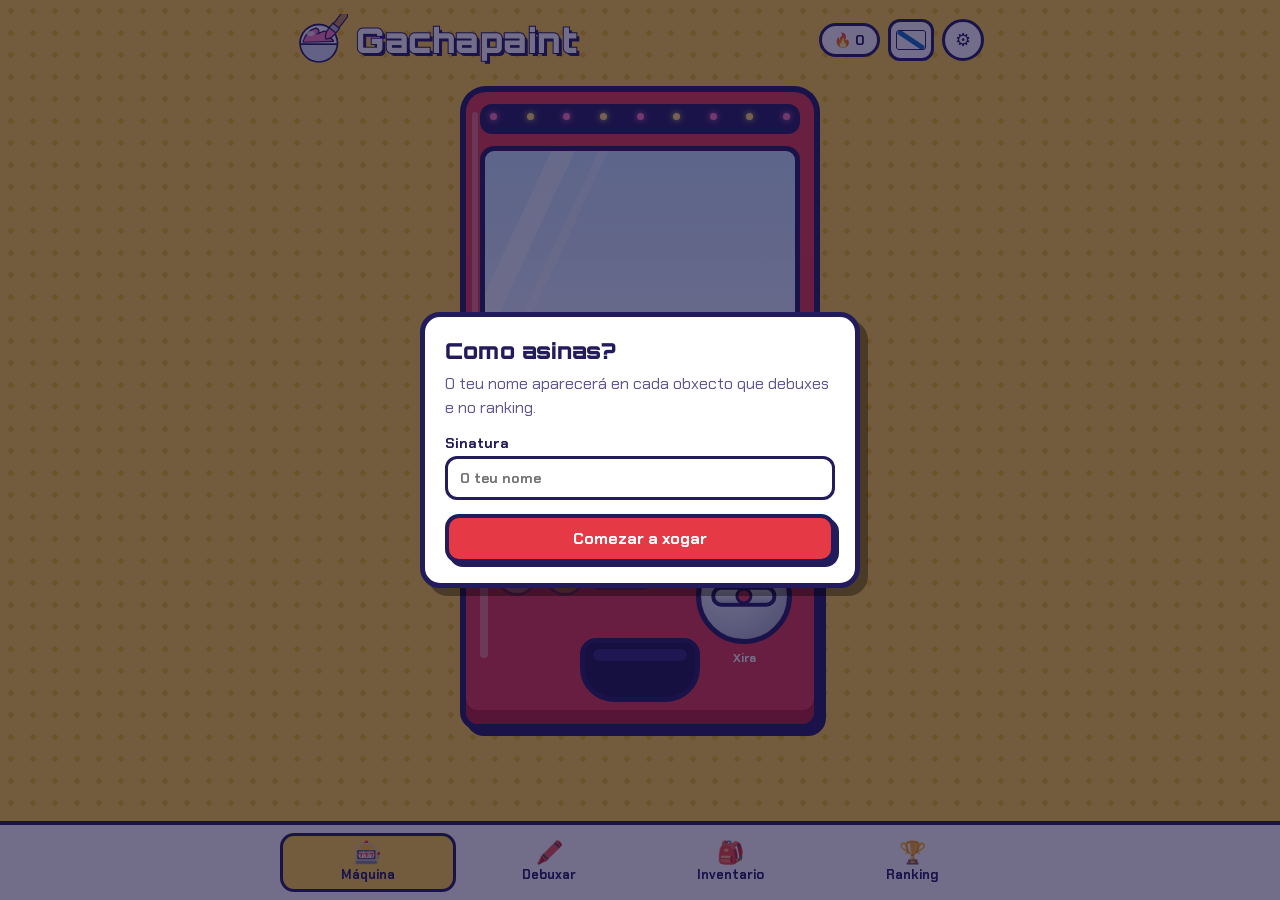
==== index.html @ e1f4a9a1 "Add files via upload" ====
<!DOCTYPE html>
<html lang="gl">
<head>
<meta charset="utf-8">
<meta name="viewport" content="width=device-width, initial-scale=1, viewport-fit=cover">
<title>Gachapaint</title>
<link rel="icon" href="data:image/svg+xml,%3Csvg xmlns='http://www.w3.org/2000/svg' viewBox='0 0 64 64'%3E%3Ccircle cx='32' cy='32' r='28' fill='%23DCE3F2' stroke='%23231C5C' stroke-width='5'/%3E%3Cpath d='M4 32a28 28 0 0 1 56 0z' fill='%23FF7AB6' stroke='%23231C5C' stroke-width='5'/%3E%3C/svg%3E">
<link rel="preconnect" href="https://fonts.googleapis.com">
<link rel="preconnect" href="https://fonts.gstatic.com" crossorigin>
<link href="https://fonts.googleapis.com/css2?family=Orbitron:wght@700;900&family=Chakra+Petch:wght@400;600;700&display=swap" rel="stylesheet">
<link rel="stylesheet" href="css/gachapaint.css">
</head>
<body>
<header>
  <h1 class="logo"><svg width="52" height="52" viewBox="0 0 64 64" aria-hidden="true">
    <circle cx="28" cy="36" r="22" fill="#DCE3F2" stroke="#231C5C" stroke-width="4"/>
    <path d="M6 36a22 22 0 0 1 44 0z" fill="#fff" stroke="#231C5C" stroke-width="4" stroke-linejoin="round"/>
    <path d="M9.5 34c2-8 8-14 15-16 5 2 3 6-1 7 6 1 9-4 13-3 4 2 3 7 9 11z" fill="#FF7AB6" stroke="#231C5C" stroke-width="3" stroke-linejoin="round"/>
    <ellipse cx="18" cy="24" rx="5" ry="3" fill="#fff" opacity=".7"/>
    <g transform="rotate(38 46 18)"><rect x="43" y="-6" width="7" height="22" rx="3" fill="#C98A4B" stroke="#231C5C" stroke-width="3"/>
    <rect x="42" y="14" width="9" height="7" fill="#BDBDC7" stroke="#231C5C" stroke-width="3"/>
    <path d="M42 21h9c0 6-2 10-4.5 12C44 31 42 27 42 21z" fill="#FF7AB6" stroke="#231C5C" stroke-width="3" stroke-linejoin="round"/></g>
  </svg><span>Gachapaint</span></h1>
  <div class="hright">
    <span class="chip" id="streakChip">🔥 0</span>
    <button class="flagbtn" id="langBtn"></button>
    <button class="iconbtn" id="setBtn">⚙️</button>
  </div>
</header>

<main>
  <section class="view on" id="v-machine">
    <div class="machine">
      <div class="cabinet">
        <div class="marquee"><div class="bulbs"><i></i><i></i><i></i><i></i><i></i><i></i><i></i><i></i><i></i></div><span id="marqText"></span></div>
        <div class="window" id="win"><canvas id="balls"></canvas><div class="empty" id="winEmpty" data-i18n="emptyMachine"></div></div>
      </div>
      <div class="mbody">
        <div class="budget"><small data-i18n="todayBudget"></small>
          <div class="coins"><span class="coin" data-b="100">¥100</span><span class="coin c500" data-b="500">¥500</span><span class="coin c1000" data-b="1000">¥1000</span></div>
        </div>
        <div class="lamps" id="lamps"></div>
        <button class="crank" id="crank"></button>
        <div class="crank-label" data-i18n="turn"></div>
        <div class="chute"><button class="mini" id="mini"></button></div>
      </div>
    </div>
    <div class="status" id="status"></div>
    <div class="poolcount" id="poolcount"></div>
    <div class="legend" id="legend"></div>
  </section>
  <section class="view" id="v-draw"></section>
  <section class="view" id="v-inv"></section>
  <section class="view" id="v-rank"></section>
</main>

<nav><div class="in">
  <button data-v="machine" class="on"><span class="ic">🎰</span><span data-i18n="navMachine"></span></button>
  <button data-v="draw"><span class="ic">🖍️</span><span data-i18n="navDraw"></span></button>
  <button data-v="inv"><span class="ic">🎒</span><span data-i18n="navInv"></span></button>
  <button data-v="rank"><span class="ic">🏆</span><span data-i18n="navRank"></span></button>
</div></nav>

<div class="overlay" id="reveal">
  <div class="stage" id="stage">
    <div class="rays"></div>
    <button class="bigcap" id="bigcap"><div class="half top" id="capTop"></div><div class="half bot"></div></button>
    <p class="hint" data-i18n="tapToOpen"></p>
    <img class="prize" id="tImg" alt="">
    <div class="tag" id="tag">
      <span class="band" id="tBand"></span>
      <div class="verdict" id="tVerdict"></div>
      <div class="tname" id="tName"></div>
      <div class="tprice" id="tPrice"></div>
      <div class="tauthor" id="tAuthor"></div>
      <button class="btn primary" id="keepBtn" data-i18n="keep"></button>
    </div>
  </div>
</div>

<div class="modal" id="modal"><div class="sheet" id="sheet"></div></div>
<div class="toast" id="toast"></div>

<script src="js/config.js"></script>
<script src="js/i18n.js"></script>
<script src="js/api.js"></script>
<script src="js/app.js"></script>
</body>
</html>
---- css/gachapaint.css ----
:root{
  --bg:#FFD23F; --dot:#F2BC12; --panel:#FFFFFF; --text:#231C5C; --muted:#5B5590;
  --ink:#231C5C; --red:#E63946; --redd:#B8222F; --pink:#FF7AB6; --blue:#4DA8FF;
  --green:#3DD68C; --orange:#FF9F1C; --violet:#8E5CF7; --line:#231C5C;
  --display:"Orbitron","Arial Black",Impact,sans-serif;
  --body:"Chakra Petch","Trebuchet MS",system-ui,sans-serif;
  box-sizing:border-box;
  padding-top:env(safe-area-inset-top,0px);
  padding-bottom:env(safe-area-inset-bottom,0px);
}
@media (prefers-color-scheme:dark){
  :root:not([data-theme="light"]){--bg:#1D1849;--dot:#272061;--panel:#2D2772;--text:#FFF3D1;--muted:#C8C1F2;--line:#0E0A2E}
}
:root[data-theme="dark"]{--bg:#1D1849;--dot:#272061;--panel:#2D2772;--text:#FFF3D1;--muted:#C8C1F2;--line:#0E0A2E}
*,*::before,*::after{box-sizing:inherit}
html{height:100%;scroll-padding-top:env(safe-area-inset-top,0px)}
body{margin:0;min-height:100%;font-family:var(--body);color:var(--text);
  background:var(--bg);background-image:radial-gradient(var(--dot) 2.5px,transparent 3px);background-size:22px 22px;
  -webkit-tap-highlight-color:transparent}
button,input{font:inherit;color:inherit}
button{cursor:pointer}
:focus-visible{outline:3px solid var(--blue);outline-offset:3px}

header{display:flex;align-items:center;justify-content:space-between;gap:10px;padding:14px 16px 6px;max-width:720px;margin:0 auto}
.logo{display:flex;align-items:center;gap:8px;font-family:var(--display);font-size:clamp(22px,6.4vw,34px);margin:0;letter-spacing:.5px;line-height:1;
  color:#fff;-webkit-text-stroke:2px var(--ink);paint-order:stroke fill;text-shadow:3px 3px 0 var(--ink)}
.hright{display:flex;gap:8px;align-items:center}
.chip{background:var(--panel);border:3px solid var(--line);border-radius:999px;padding:5px 12px;font-weight:800;font-size:14px;white-space:nowrap}
.iconbtn{width:42px;height:42px;border-radius:50%;border:3px solid var(--line);background:var(--panel);font-size:18px;display:grid;place-items:center}

main{max-width:720px;margin:0 auto;padding:6px 16px 120px}
.view{display:none}.view.on{display:block}
h2{font-family:var(--display);font-weight:400;font-size:24px;margin:10px 0 6px}
.sub{color:var(--muted);margin:0 0 14px;line-height:1.5}

/* ---------- MÁQUINA ---------- */
.machine{position:relative;width:min(360px,92vw);margin:8px auto 0}
.cabinet{position:relative;background:var(--red);border:6px solid var(--ink);border-bottom:0;border-radius:26px 26px 0 0;padding:12px 14px 14px}
.cabinet::before{content:"";position:absolute;left:6px;top:20px;bottom:20px;width:6px;border-radius:6px;background:rgba(255,255,255,.3)}
.marquee{position:relative;background:var(--ink);border-radius:12px;padding:9px 10px 8px;text-align:center;color:#FFE36A;font-family:var(--display);font-weight:900;font-size:14px;letter-spacing:1px;
  text-shadow:0 0 8px rgba(255,227,106,.7)}
.marquee .bulbs{display:flex;justify-content:space-between;margin-bottom:6px}
.marquee .bulbs i{width:7px;height:7px;border-radius:50%;background:#FFE36A;box-shadow:0 0 6px #FFE36A}
.marquee .bulbs i:nth-child(odd){background:#FF7AB6;box-shadow:0 0 6px #FF7AB6}
.window{position:relative;height:clamp(260px,46vh,360px);margin-top:12px;border:5px solid var(--ink);border-radius:14px;overflow:hidden;
  background:linear-gradient(#CBE9FF,#EEF8FF 70%,#D6ECFB)}
.window canvas{position:absolute;inset:0;width:100%;height:100%;display:block}
.window::after{content:"";position:absolute;inset:0;pointer-events:none;
  background:linear-gradient(115deg,transparent 0 14%,rgba(255,255,255,.55) 14% 19%,transparent 19% 24%,rgba(255,255,255,.35) 24% 26%,transparent 26%)}
.window .empty{position:absolute;inset:0;display:none;place-items:center;font-weight:700;color:#231C5C}
.window .empty.on{display:grid}
.machine .mbody{border-radius:0 0 18px 18px;margin-top:0}
.mbody{position:relative;z-index:1;height:210px;background:var(--red);border:6px solid var(--ink);border-radius:26px 26px 18px 18px;
  box-shadow:inset 0 -14px 0 var(--redd),6px 6px 0 var(--ink)}
.mbody::before{content:"";position:absolute;left:14px;top:12px;width:8px;height:120px;border-radius:8px;background:rgba(255,255,255,.35)}
.budget{position:absolute;left:30px;top:10px}
.budget small{display:block;color:#fff;font-weight:700;font-size:11px;margin-bottom:4px}
.coins{display:flex;align-items:center;gap:6px}
.coin{width:42px;height:42px;border-radius:50%;border:3px solid var(--ink);display:grid;place-items:center;font-family:var(--display);font-weight:900;font-size:9px;color:var(--ink);
  background:radial-gradient(circle at 35% 30%,#fff,#C9CEDB 70%);opacity:.4;transition:transform .3s,opacity .3s,box-shadow .3s}
.coin.c500{background:radial-gradient(circle at 35% 30%,#FFF6C8,#E2B33C 70%)}
.coin.c1000{width:58px;height:30px;border-radius:6px;background:linear-gradient(90deg,#CFE8D8,#9FCBB2 50%,#CFE8D8)}
.coin.on{opacity:1;transform:scale(1.12);box-shadow:0 0 14px #FFE36A}
.lamps{position:absolute;left:32px;top:92px;display:flex;gap:7px}
.lamp{width:18px;height:18px;border-radius:50%;border:3px solid var(--ink);background:#7B1520}
.lamp.on{background:#FFE36A;box-shadow:0 0 10px #FFE36A}
.crank{position:absolute;right:22px;top:22px;width:96px;height:96px;border-radius:50%;border:5px solid var(--ink);
  background:radial-gradient(circle at 35% 30%,#fff,#C9CEDB 60%,#9AA0B4);padding:0;transition:transform 1.15s cubic-bezier(.45,.05,.3,1)}
.crank::before{content:"";position:absolute;left:50%;top:50%;width:76%;height:24%;transform:translate(-50%,-50%);
  background:linear-gradient(#fff,#B9BFCF);border:4px solid var(--ink);border-radius:10px}
.crank::after{content:"";position:absolute;left:50%;top:50%;width:20%;height:20%;transform:translate(-50%,-50%);border-radius:50%;background:var(--red);border:3px solid var(--ink)}
.crank:disabled{cursor:not-allowed}
.crank.ready{animation:nudge 2.4s ease-in-out infinite}
@keyframes nudge{0%,80%,100%{rotate:0deg}86%{rotate:-14deg}93%{rotate:10deg}}
.crank-label{position:absolute;right:20px;top:124px;width:100px;text-align:center;font-weight:800;font-size:12px;color:#fff}
.chute{position:absolute;left:50%;bottom:22px;transform:translateX(-50%);width:120px;height:64px;border-radius:16px 16px 34px 34px;
  background:#1A1446;border:5px solid var(--ink);overflow:visible}
.chute::before{content:"";position:absolute;left:8px;right:8px;top:6px;height:12px;border-radius:6px;background:#2E2770}
.mini{position:absolute;left:50%;bottom:4px;width:52px;height:52px;margin-left:-26px;border-radius:50%;border:4px solid var(--ink);padding:0;
  background:linear-gradient(to bottom,var(--c) 0 50%,#DCE3F2 50%);display:none}
.mini.show{display:block;animation:drop .9s cubic-bezier(.3,.6,.4,1) both}
.mini.wait{animation:drop .9s cubic-bezier(.3,.6,.4,1) both,wiggle 1.2s .9s ease-in-out infinite}
@keyframes drop{0%{transform:translateY(-70px) rotate(0) scale(.6);opacity:0}40%{opacity:1;transform:translateY(0) rotate(160deg) scale(1)}
  60%{transform:translateY(-16px) rotate(220deg)}80%{transform:translateY(0) rotate(250deg)}90%{transform:translateY(-4px)}100%{transform:translateY(0) rotate(260deg)}}
@keyframes wiggle{0%,100%{rotate:0deg}25%{rotate:-8deg}75%{rotate:8deg}}
.status{text-align:center;margin:22px auto 0;max-width:360px;line-height:1.5}
.status strong{display:block;font-size:18px}
.poolcount{text-align:center;color:var(--muted);font-size:14px;margin-top:6px}

.btn{display:inline-flex;align-items:center;justify-content:center;gap:6px;border:4px solid var(--line);border-radius:14px;background:var(--panel);
  padding:10px 16px;font-weight:800;box-shadow:4px 4px 0 var(--line);transition:transform .08s,box-shadow .08s}
.btn:active{transform:translate(3px,3px);box-shadow:1px 1px 0 var(--line)}
.btn.primary{background:var(--red);color:#fff}
.btn.go{background:var(--green);color:var(--ink)}
.btn:disabled{opacity:.5;cursor:not-allowed}
.btn.small{padding:6px 10px;font-size:13px;border-width:3px;box-shadow:3px 3px 0 var(--line);border-radius:10px}

/* ---------- REVELACIÓN ---------- */
.overlay{position:fixed;inset:0;z-index:50;display:none;align-items:center;justify-content:center;padding:20px;
  background:rgba(20,14,60,.72);backdrop-filter:blur(3px)}
.overlay.on{display:flex}
.stage{position:relative;width:min(360px,100%);min-height:480px;display:flex;flex-direction:column;align-items:center;justify-content:center}
.rays{position:absolute;left:50%;top:44%;width:620px;height:620px;margin:-310px 0 0 -310px;border-radius:50%;opacity:0;pointer-events:none;
  background:repeating-conic-gradient(rgba(255,227,106,.55) 0 10deg,transparent 10deg 22deg);
  -webkit-mask:radial-gradient(circle,#000 18%,transparent 62%);mask:radial-gradient(circle,#000 18%,transparent 62%)}
.stage.open .rays{opacity:1;animation:spin 12s linear infinite}
@keyframes spin{to{transform:rotate(360deg)}}
.bigcap{position:relative;width:180px;height:180px;border:0;background:none;padding:0;z-index:2}
.half{position:absolute;left:0;width:180px;height:90px;border:6px solid var(--ink)}
.half.top{top:0;border-radius:90px 90px 0 0;border-bottom-width:3px;background:var(--c);transform-origin:10% 100%}
.half.top::after{content:"";position:absolute;left:24px;top:18px;width:46px;height:24px;border-radius:50%;background:rgba(255,255,255,.7)}
.half.bot{bottom:0;border-radius:0 0 90px 90px;border-top-width:3px;background:#DCE3F2}
.stage.shaking .bigcap{animation:shake .55s linear}
@keyframes shake{0%,100%{transform:rotate(0)}15%{transform:rotate(-12deg)}30%{transform:rotate(10deg)}45%{transform:rotate(-8deg) scale(1.05)}60%{transform:rotate(7deg) scale(1.08)}80%{transform:rotate(-3deg) scale(1.1)}}
.stage.open .half.top{transition:transform .6s cubic-bezier(.2,1.4,.4,1),opacity .4s .5s;transform:translate(-70px,-150px) rotate(-60deg);opacity:0}
.stage.open .half.bot{transition:transform .6s cubic-bezier(.2,1.4,.4,1),opacity .4s .5s;transform:translate(60px,140px) rotate(35deg);opacity:0}
.stage.open .bigcap{position:absolute;top:30%;pointer-events:none}
.hint{position:relative;z-index:2;color:#fff;font-weight:800;margin-top:22px;text-align:center}
.stage.open .hint{display:none}

.tag{position:relative;z-index:3;display:none;width:min(300px,88vw);border-top:12px solid var(--tier) !important;background:#FFFDF6;color:var(--ink);border:5px solid var(--ink);border-radius:20px 20px 20px 20px;
  padding:26px 18px 18px;text-align:center;box-shadow:8px 8px 0 rgba(0,0,0,.35)}
.tag::before{content:"";position:absolute;left:50%;top:9px;width:16px;height:16px;margin-left:-8px;border-radius:50%;border:4px solid var(--ink);background:var(--bg)}
.stage.open .tag{display:block;animation:pop .7s .25s cubic-bezier(.2,1.5,.4,1) both}
@keyframes pop{from{transform:scale(.1) rotate(-20deg);opacity:0}to{transform:scale(1) rotate(-2deg);opacity:1}}
.prize{position:absolute;z-index:4;left:50%;top:30%;width:min(240px,64vw);aspect-ratio:1;margin-left:calc(min(240px,64vw)/-2);display:none;pointer-events:none;
  filter:drop-shadow(0 0 2px #fff) drop-shadow(0 0 2px #fff) drop-shadow(5px 6px 0 rgba(0,0,0,.35))}
.stage.open .prize{display:block;animation:emerge .9s .15s cubic-bezier(.2,1.4,.35,1) both}
@keyframes emerge{0%{transform:translateY(40px) scale(.15) rotate(-25deg);opacity:0}100%{transform:translateY(-110px) scale(1) rotate(-3deg);opacity:1}}
.stage.open .tag{margin-top:250px}
.band{display:inline-block;background:var(--tier);color:var(--tierText,#fff);border:3px solid var(--ink);border-radius:999px;padding:3px 12px;font-weight:800;font-size:14px}
.legend{display:flex;flex-wrap:wrap;justify-content:center;gap:6px 12px;margin:14px auto 0;max-width:380px;font-size:12px;font-weight:800;color:var(--muted)}
.legend span{display:inline-flex;align-items:center;gap:5px}
.legend i{width:13px;height:13px;border-radius:50%;border:2px solid var(--line);background:var(--c)}
.verdict{font-family:var(--display);font-size:22px;margin:12px 0 2px;line-height:1.15}
.tname{font-weight:800;font-size:18px;margin:4px 0}
.tprice{font-family:var(--display);font-size:42px;line-height:1;margin:6px 0}
.tauthor{color:#5B5590;font-size:14px;margin-bottom:14px}

/* ---------- DIBUJAR ---------- */
.banner{background:var(--violet);color:#fff;border:4px solid var(--line);border-radius:14px;padding:10px 14px;font-weight:800;margin-bottom:12px}
.slots{display:flex;gap:10px;margin-bottom:12px}
.slot{flex:1;border:4px solid var(--line);border-radius:14px;background:var(--panel);padding:6px;text-align:center;font-weight:800;font-size:13px}
.slot img{width:100%;aspect-ratio:1;border-radius:8px;display:block;background:#fff;border:2px solid var(--line);margin-bottom:4px}
.slot.on{background:var(--pink);color:var(--ink);transform:translateY(-3px);box-shadow:0 5px 0 var(--line)}
.slot .ok{color:#178A57}
.slot.on .ok{color:var(--ink)}
.padwrap{border:5px solid var(--line);border-radius:16px;overflow:hidden;max-width:440px;margin:0 auto;background:#fff conic-gradient(#ECEAF4 25%,#fff 0 50%,#ECEAF4 0 75%,#fff 0) 0 0/24px 24px}
#pad{display:block;width:100%;aspect-ratio:1;touch-action:none;cursor:crosshair}
.tools{display:flex;flex-wrap:wrap;gap:8px;justify-content:center;margin:12px auto;max-width:440px}
.tool{min-width:44px;height:44px;border:3px solid var(--line);border-radius:12px;background:var(--panel);font-weight:800;padding:0 10px;display:grid;place-items:center}
.tool.on{background:var(--ink);color:#fff}
.dotsz{border-radius:50%;background:currentColor;display:block}
.palette{display:grid;grid-template-columns:repeat(8,1fr);gap:5px;max-width:440px;margin:0 auto 14px}
.sw{aspect-ratio:1;border-radius:50%;border:3px solid var(--line);padding:0}
.sw.on{outline:3px solid var(--line);outline-offset:3px}
.fields{max-width:440px;margin:0 auto;display:grid;grid-template-columns:1fr 120px;gap:10px}
label.f{display:block;font-weight:800;font-size:14px}
label.f input{display:block;width:100%;margin-top:4px;border:3px solid var(--line);border-radius:12px;padding:10px 12px;background:var(--panel)}
.meter{max-width:440px;margin:16px auto 0;background:var(--panel);border:4px solid var(--line);border-radius:16px;padding:12px 14px}
.bar{display:flex;height:22px;border:3px solid var(--line);border-radius:999px;overflow:hidden;background:repeating-linear-gradient(45deg,#eee 0 6px,#fff 6px 12px);margin:8px 0}
.bar span{display:block;height:100%;transition:width .25s}
.mtext{font-weight:800}
.mtext.bad{color:var(--red)}
.mtext.good{color:#178A57}
.submit{display:flex;justify-content:center;margin-top:14px}
.done-grid{display:grid;grid-template-columns:repeat(3,1fr);gap:10px}

/* ---------- INVENTARIO ---------- */
.invhead{display:flex;justify-content:space-between;align-items:flex-end;gap:10px;flex-wrap:wrap;margin-bottom:12px}
.total{font-family:var(--display);font-size:30px;line-height:1}
.cap{height:14px;border:3px solid var(--line);border-radius:999px;background:var(--panel);overflow:hidden;margin:6px 0 16px}
.cap span{display:block;height:100%;background:var(--green)}
.grid{display:grid;grid-template-columns:repeat(auto-fill,minmax(150px,1fr));gap:14px}
.card{background:#FFFDF6;color:var(--ink);border:4px solid var(--line);border-radius:16px;padding:8px;position:relative}
.card img{width:100%;aspect-ratio:1;border-radius:10px;border:3px solid var(--ink);display:block;background:#fff}
.card .n{font-weight:800;margin:6px 0 0;line-height:1.25}
.card .p{font-family:var(--display);font-size:22px}
.card .a{font-size:12px;color:#5B5590;margin-bottom:6px}
.card.mine{background:#E7F8FF}
.emptybox{text-align:center;background:var(--panel);border:4px dashed var(--line);border-radius:18px;padding:30px 16px}

/* ---------- RANKING ---------- */
.seg{display:flex;border:4px solid var(--line);border-radius:14px;overflow:hidden;margin-bottom:14px;background:var(--panel)}
.seg button{flex:1;border:0;background:none;padding:10px;font-weight:800}
.seg button.on{background:var(--ink);color:#fff}
.rank{list-style:none;margin:0;padding:0;display:grid;gap:8px}
.rank li{display:grid;grid-template-columns:44px 1fr auto;align-items:center;gap:10px;background:var(--panel);border:3px solid var(--line);border-radius:14px;padding:8px 12px}
.rank .pos{font-family:var(--display);font-size:20px;text-align:center}
.rank .who{font-weight:800}
.rank .cnt{font-size:13px;color:var(--muted)}
.rank .val{font-family:var(--display);font-size:20px}
.rank li.me{background:var(--pink);color:var(--ink)}
.rank li.me .cnt{color:var(--ink)}
.rank li:nth-child(1) .pos{color:#C98A00}

/* ---------- NAV / MODALES ---------- */
nav{position:fixed;left:0;right:0;bottom:0;z-index:20;background:var(--panel);border-top:4px solid var(--line);
  padding:8px 8px calc(8px + env(safe-area-inset-bottom,0px))}
nav .in{max-width:720px;margin:0 auto;display:grid;grid-template-columns:repeat(4,1fr);gap:6px}
nav button{border:3px solid transparent;background:none;border-radius:14px;padding:6px 2px;font-weight:800;font-size:13px;display:flex;flex-direction:column;align-items:center;gap:2px}
nav button .ic{font-size:22px;line-height:1}
nav button.on{background:var(--bg);border-color:var(--line)}
.modal{position:fixed;inset:0;z-index:60;display:none;align-items:center;justify-content:center;padding:20px;background:rgba(20,14,60,.6)}
.modal.on{display:flex}
.sheet{width:min(440px,100%);max-height:86vh;overflow:auto;background:var(--panel);border:5px solid var(--line);border-radius:20px;padding:20px;box-shadow:8px 8px 0 rgba(0,0,0,.35)}
.sheet h3{font-family:var(--display);font-weight:400;font-size:22px;margin:0 0 8px}
.rowlist{display:grid;gap:8px;margin-top:12px}
.rowitem{display:grid;grid-template-columns:56px 1fr auto;gap:10px;align-items:center;border:3px solid var(--line);border-radius:12px;padding:6px;background:var(--bg)}
.rowitem img{width:56px;height:56px;border-radius:8px;border:2px solid var(--line);background:#fff}
.rowitem.new{background:var(--green);color:var(--ink)}
.stack{display:grid;gap:10px;margin-top:14px}
.toast{position:fixed;left:50%;bottom:calc(96px + env(safe-area-inset-bottom,0px));transform:translateX(-50%) translateY(20px);z-index:80;opacity:0;
  background:var(--ink);color:#fff;border:3px solid #fff;border-radius:14px;padding:10px 16px;font-weight:800;transition:.25s;pointer-events:none;max-width:90vw;text-align:center}
.toast.on{opacity:1;transform:translateX(-50%) translateY(0)}

.logo,h2,.verdict,.tprice,.total,.card .p,.rank .pos,.rank .val,.sheet h3{font-weight:900}
h2{letter-spacing:.3px}
@media (prefers-reduced-motion:reduce){
  *,*::before,*::after{animation-duration:.01ms!important;animation-iteration-count:1!important;transition-duration:.01ms!important}
}

/* selector de idioma */
.flagbtn{width:46px;height:42px;border-radius:12px;border:3px solid var(--line);background:var(--panel);padding:5px;display:grid;place-items:center}
.flag{display:block;width:30px;height:20px;border:1.5px solid var(--ink);border-radius:3px;overflow:hidden}
.langs{display:grid;grid-template-columns:1fr 1fr;gap:10px;margin-top:12px}
.langs button{display:flex;align-items:center;gap:10px;border:3px solid var(--line);border-radius:12px;background:var(--bg);padding:10px;font-weight:700}
.langs button.on{background:var(--ink);color:#fff}
.langs .flag{width:36px;height:24px}
.offline{display:inline-block;margin-top:8px;font-size:12px;color:var(--muted)}
@media (max-width:440px){
  header{padding:12px 10px 4px;gap:6px}
  .logo{font-size:19px;gap:5px}
  .logo svg{width:38px;height:38px}
  .hright{gap:5px}
  .chip{padding:4px 8px;font-size:13px}
  .iconbtn{width:38px;height:38px;font-size:16px}
  .flagbtn{width:40px;height:38px;padding:4px}
}
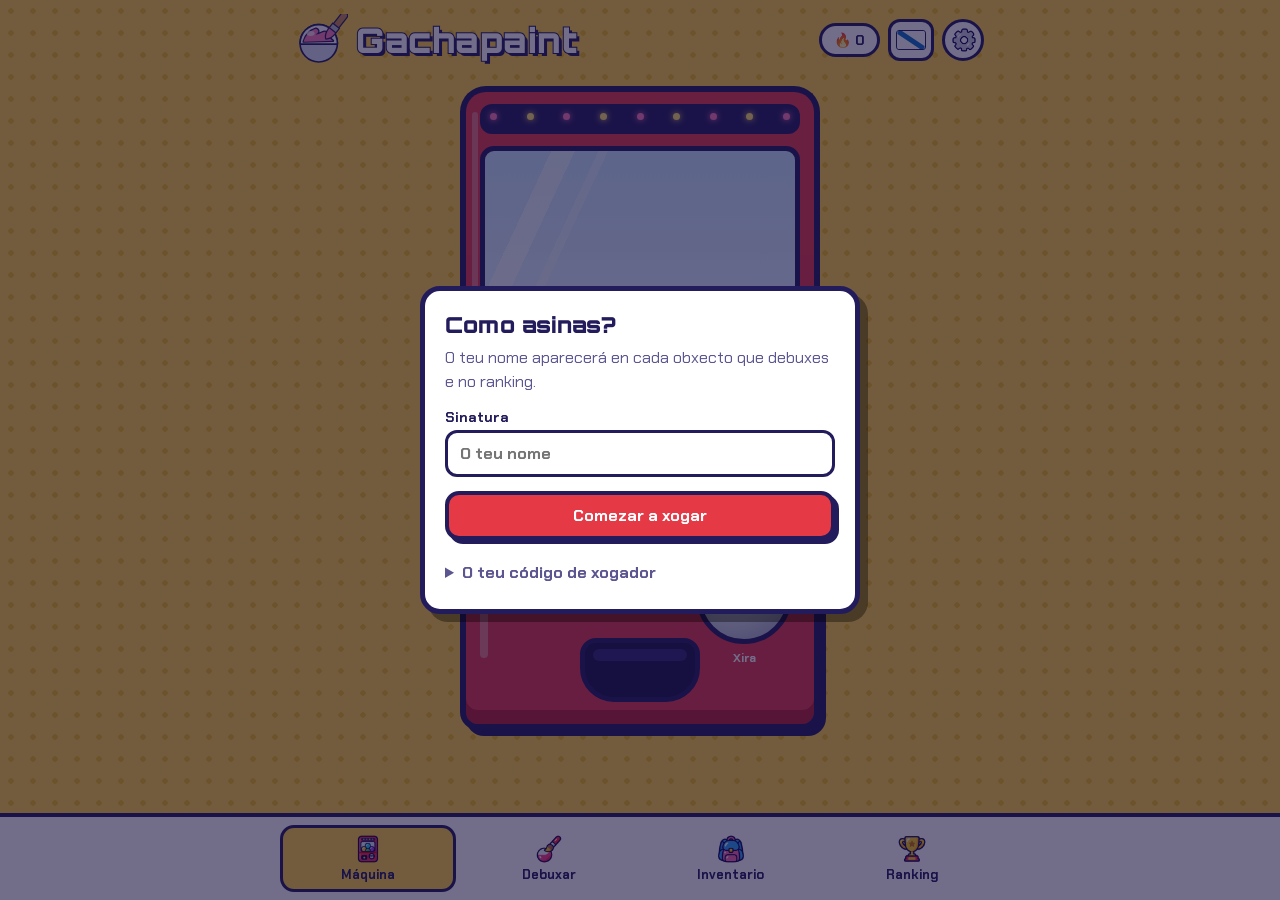
==== commit ed2a1645: "Add files via upload" ====
--- a/index.html
+++ b/index.html
@@ -2,7 +2,7 @@
 <html lang="gl">
 <head>
 <meta charset="utf-8">
-<meta name="viewport" content="width=device-width, initial-scale=1, viewport-fit=cover">
+<meta name="viewport" content="width=device-width, initial-scale=1, maximum-scale=1, viewport-fit=cover">
 <title>Gachapaint</title>
 <link rel="icon" href="data:image/svg+xml,%3Csvg xmlns='http://www.w3.org/2000/svg' viewBox='0 0 64 64'%3E%3Ccircle cx='32' cy='32' r='28' fill='%23DCE3F2' stroke='%23231C5C' stroke-width='5'/%3E%3Cpath d='M4 32a28 28 0 0 1 56 0z' fill='%23FF7AB6' stroke='%23231C5C' stroke-width='5'/%3E%3C/svg%3E">
 <link rel="preconnect" href="https://fonts.googleapis.com">
@@ -24,7 +24,7 @@
   <div class="hright">
     <span class="chip" id="streakChip">🔥 0</span>
     <button class="flagbtn" id="langBtn"></button>
-    <button class="iconbtn" id="setBtn">⚙️</button>
+    <button class="iconbtn" id="setBtn"><img src="icons/settings.png" alt="" width="26" height="26"></button>
   </div>
 </header>
 
@@ -55,10 +55,10 @@
 </main>
 
 <nav><div class="in">
-  <button data-v="machine" class="on"><span class="ic">🎰</span><span data-i18n="navMachine"></span></button>
-  <button data-v="draw"><span class="ic">🖍️</span><span data-i18n="navDraw"></span></button>
-  <button data-v="inv"><span class="ic">🎒</span><span data-i18n="navInv"></span></button>
-  <button data-v="rank"><span class="ic">🏆</span><span data-i18n="navRank"></span></button>
+  <button data-v="machine" class="on"><img class="ic" src="icons/machine.png" alt=""><span data-i18n="navMachine"></span></button>
+  <button data-v="draw"><img class="ic" src="icons/draw.png" alt=""><span data-i18n="navDraw"></span></button>
+  <button data-v="inv"><img class="ic" src="icons/inv.png" alt=""><span data-i18n="navInv"></span></button>
+  <button data-v="rank"><img class="ic" src="icons/rank.png" alt=""><span data-i18n="navRank"></span></button>
 </div></nav>
 
 <div class="overlay" id="reveal">
@@ -73,7 +73,9 @@
       <div class="tname" id="tName"></div>
       <div class="tprice" id="tPrice"></div>
       <div class="tauthor" id="tAuthor"></div>
+      <div class="reacts" id="reacts"></div>
       <button class="btn primary" id="keepBtn" data-i18n="keep"></button>
+      <div class="tagfoot"><button class="linkbtn" id="shareBtn"></button><button class="linkbtn" id="reportBtn"></button></div>
     </div>
   </div>
 </div>
--- a/css/gachapaint.css
+++ b/css/gachapaint.css
@@ -237,3 +237,92 @@
   .iconbtn{width:38px;height:38px;font-size:16px}
   .flagbtn{width:40px;height:38px;padding:4px}
 }
+
+/* ===== móbil: que todo caiba e non haxa zoom accidental ===== */
+html{-webkit-text-size-adjust:100%;text-size-adjust:100%}
+html,body{overflow-x:hidden;max-width:100%}
+body{touch-action:manipulation}
+input,select,textarea{font-size:16px !important} /* iOS fai zoom se a letra é menor de 16px */
+.window{height:clamp(200px,40vh,360px);height:clamp(200px,40dvh,360px)}
+
+/* pantalla de debuxo compacta: lenzo + ferramentas + cores nunha soa vista */
+.drawhead{display:flex;align-items:baseline;justify-content:space-between;gap:10px;margin:4px 0 8px}
+.drawhead h2{margin:0;font-size:19px}
+.drawhead .budgettag{font-family:var(--display);font-weight:900;font-size:16px;white-space:nowrap}
+.slots{gap:8px;margin-bottom:8px}
+.slot{display:flex;align-items:center;gap:6px;padding:4px 6px;font-size:12px;border-width:3px;border-radius:12px;text-align:left}
+.slot img,.slot .ph{width:36px;height:36px;flex:none;margin:0;border-radius:6px;border:2px solid var(--line);background:#fff}
+.slot.on{transform:none;box-shadow:0 3px 0 var(--line)}
+.padwrap{width:min(100%,440px,calc(100vh - 400px));width:min(100%,440px,calc(100dvh - 400px));min-width:220px;border-width:4px}
+.tools{margin:8px auto;gap:6px}
+.tool{min-width:40px;height:40px;font-size:13px;padding:0 8px;border-radius:10px}
+.palette{gap:3px;max-width:440px;margin:0 auto 12px;grid-template-columns:repeat(8,1fr)}
+.sw{aspect-ratio:auto;height:24px;border-radius:6px;border-width:2px}
+.sw.on{outline-offset:1px}
+.drawinfo{max-width:440px;margin:6px auto 0}
+.slot{min-width:0;overflow:hidden;white-space:nowrap}
+nav .in{grid-template-columns:repeat(4,minmax(0,1fr))}
+nav button{min-width:0;overflow:hidden}
+@media (max-width:360px){
+  .logo span{display:none}
+  .slot{font-size:11px;padding:4px}
+  .slot img,.slot .ph{width:30px;height:30px}
+  nav button{font-size:11px}
+  .drawhead h2{font-size:16px}
+}
+.tool .tl{margin-left:4px}
+@media (max-width:600px){
+  .tools{flex-wrap:nowrap;justify-content:space-between;max-width:100%}
+  .tool{min-width:0;flex:1;padding:0;height:38px;font-size:16px}
+  .tool .tl{display:none}
+  .padwrap{width:min(100%,440px,calc(100dvh - 380px))}
+}
+.slot .sn{display:none;font-family:var(--display);font-size:18px}
+@media (max-width:600px){
+  .slot{justify-content:center;gap:8px}
+  .slot .sn{display:inline}
+  .slot .sl{display:none}
+  .padwrap{width:min(100%,440px,calc(100dvh - 420px))}
+}
+/* ===== ferramentas e cores sen separacións ===== */
+#pad{transform-origin:0 0;will-change:transform}
+.padwrap{position:relative}
+.tools{display:grid;grid-template-columns:repeat(7,1fr);gap:2px;max-width:440px;margin:6px auto;border:3px solid var(--line);border-radius:12px;overflow:hidden;background:var(--line)}
+.tool{min-width:0;height:42px;border:0;border-radius:0;padding:0 4px;font-size:13px;display:flex;align-items:center;justify-content:center;gap:4px;background:var(--panel)}
+.tool .tl{margin:0;white-space:nowrap;overflow:hidden;text-overflow:ellipsis}
+.tool.on{background:var(--ink);color:#fff}
+.palette{gap:0;border:3px solid var(--line);border-radius:12px;overflow:hidden;margin:0 auto 12px}
+.sw{height:26px;border:0;border-radius:0;outline:none}
+.sw.on{outline:none;box-shadow:inset 0 0 0 3px #fff,inset 0 0 0 5px var(--ink)}
+@media (max-width:600px){
+  .tools{flex-wrap:initial}
+  .tool{height:40px;font-size:17px;padding:0}
+  .tool .tl{display:none}
+  .padwrap{width:min(100%,440px,calc(100dvh - 450px))}
+}
+.tool.on{background:var(--pink);color:var(--ink)}
+
+/* iconas */
+.tool img.ti{width:26px;height:26px;display:block;flex:none}
+nav img.ic{width:30px;height:30px;display:block}
+.iconbtn img{display:block}
+@media (max-width:600px){ .tool img.ti{width:28px;height:28px} }
+
+/* ===== versión 2 ===== */
+.reacts{display:flex;gap:8px;justify-content:center;margin:0 0 12px}
+.react{border:3px solid var(--ink);border-radius:999px;background:#fff;color:var(--ink);padding:6px 12px;font-weight:700;font-size:14px}
+.react.on{background:var(--pink)}
+.tagfoot{display:flex;justify-content:space-between;margin-top:12px}
+.linkbtn{background:none;border:0;color:#5B5590;font-weight:700;font-size:13px;text-decoration:underline;padding:6px 2px}
+.news{background:var(--bg);border:3px solid var(--line);border-radius:12px;padding:10px 12px;font-weight:600;line-height:1.35}
+button.card{font:inherit;text-align:left;width:100%;cursor:pointer;display:block}
+.sheetitem{text-align:center}
+.sheetitem img{width:min(220px,60vw);aspect-ratio:1;display:block;margin:0 auto 8px;filter:drop-shadow(3px 4px 0 rgba(0,0,0,.25))}
+.sheetitem .tprice{font-size:34px;color:var(--text)}
+.code{display:flex;gap:8px;align-items:center;margin:8px 0}
+.code code{flex:1;min-width:0;overflow-wrap:anywhere;font-size:12px;background:var(--bg);border:2px dashed var(--line);border-radius:8px;padding:8px}
+.toggles{display:flex;gap:8px;flex-wrap:wrap}
+.theme{margin:-2px 0 8px;font-weight:700;color:var(--muted);font-size:14px}
+.hasCode{margin-top:6px} .hasCode summary{cursor:pointer;font-weight:700;color:var(--muted);padding:6px 0}
+.hasCode .btn{margin-top:8px;width:100%}
+#giftList .btn{width:100%;justify-content:flex-start}
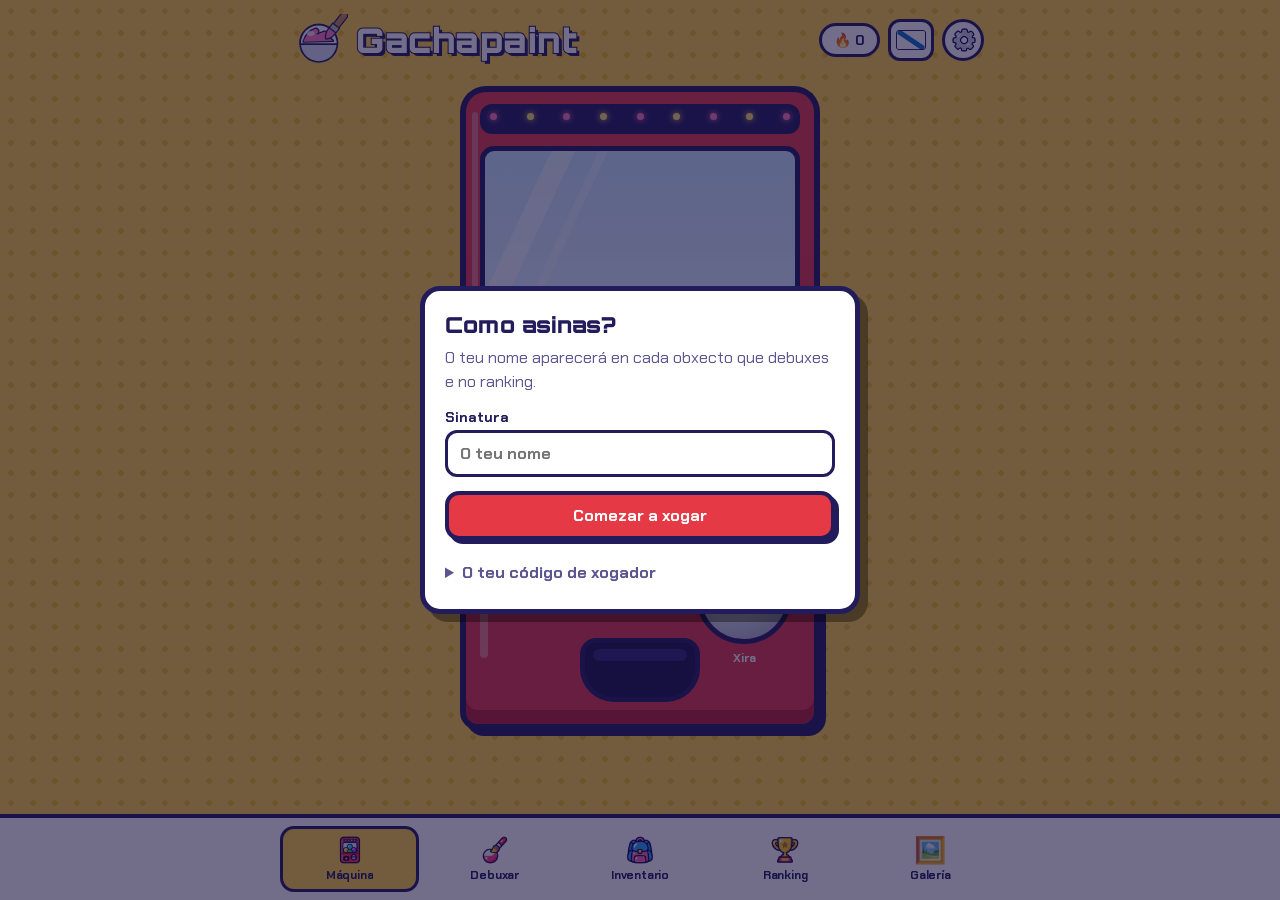
==== commit 97e17379: "galeria" ====
--- a/index.html
+++ b/index.html
@@ -52,6 +52,7 @@
   <section class="view" id="v-draw"></section>
   <section class="view" id="v-inv"></section>
   <section class="view" id="v-rank"></section>
+  <section class="view" id="v-gal"></section>
 </main>
 
 <nav><div class="in">
@@ -59,6 +60,7 @@
   <button data-v="draw"><img class="ic" src="icons/draw.png" alt=""><span data-i18n="navDraw"></span></button>
   <button data-v="inv"><img class="ic" src="icons/inv.png" alt=""><span data-i18n="navInv"></span></button>
   <button data-v="rank"><img class="ic" src="icons/rank.png" alt=""><span data-i18n="navRank"></span></button>
+  <button data-v="gal"><span class="ic">🖼️</span><span data-i18n="navGal"></span></button>
 </div></nav>
 
 <div class="overlay" id="reveal">
--- a/css/gachapaint.css
+++ b/css/gachapaint.css
@@ -326,3 +326,35 @@
 .hasCode{margin-top:6px} .hasCode summary{cursor:pointer;font-weight:700;color:var(--muted);padding:6px 0}
 .hasCode .btn{margin-top:8px;width:100%}
 #giftList .btn{width:100%;justify-content:flex-start}
+/* ===== ferramentas só con icona; info no manual ===== */
+.tool .tl{display:none !important}
+.tool{font-size:17px;padding:0}
+.drawhead{align-items:center}
+.drawhead h2{flex:1}
+.helpbtn{width:32px;height:32px;flex:none;border-radius:50%;border:3px solid var(--line);background:var(--panel);font-family:var(--display);font-weight:900;font-size:15px;display:grid;place-items:center;padding:0}
+.manual{display:grid;gap:8px;margin-top:8px}
+.mrow{display:grid;grid-template-columns:36px 1fr;gap:10px;align-items:center}
+.mrow img{width:36px;height:36px}
+.mrow p{margin:0;line-height:1.35;font-size:15px}
+.mdots{display:flex;align-items:center;justify-content:center;gap:3px}
+.mdots i{display:block;border-radius:50%;background:var(--text)}
+.mdots i:nth-child(1){width:5px;height:5px}.mdots i:nth-child(2){width:9px;height:9px}.mdots i:nth-child(3){width:14px;height:14px}
+
+/* ===== galería ===== */
+nav .in{grid-template-columns:repeat(5,minmax(0,1fr))}
+nav button{font-size:12px}
+nav span.ic{font-size:26px;line-height:30px;height:30px;display:block}
+.minechk{display:flex;align-items:center;gap:8px;font-weight:700;margin:0 0 14px}
+.minechk input{width:20px;height:20px}
+.gallery{display:grid;grid-template-columns:repeat(auto-fill,minmax(140px,1fr));gap:18px}
+.frame{display:block;width:100%;padding:10px;border:0;cursor:pointer;font:inherit;color:inherit;text-align:center;
+  background:linear-gradient(135deg,#C98A4B,#8B5A2B);border-radius:6px;box-shadow:inset 0 0 0 3px #4A2C12,0 6px 0 rgba(0,0,0,.25)}
+.frame .canvasbg{display:block;background:#FFFDF6;box-shadow:inset 0 0 0 2px #4A2C12;padding:8px}
+.frame img{display:block;width:100%;aspect-ratio:1}
+.frame .plaque{display:block;margin:8px auto 0;background:#E2B33C;color:#231C5C;border:2px solid #4A2C12;border-radius:4px;padding:4px 6px;font-size:12px;line-height:1.25}
+.frame .plaque b{display:block;font-size:13px;white-space:nowrap;overflow:hidden;text-overflow:ellipsis}
+.frame .plaque span{white-space:nowrap;overflow:hidden;text-overflow:ellipsis;display:block}
+.status-chip{display:inline-block;background:var(--bg);border:2px solid var(--line);border-radius:999px;padding:4px 10px;font-weight:700;font-size:13px;margin:4px 0 0}
+@media (max-width:360px){ nav button{font-size:10px} }
+nav button{font-size:clamp(9px,2.8vw,12px);padding:6px 0;letter-spacing:-.2px}
+nav button span:not(.ic){display:block;max-width:100%;overflow:hidden;text-overflow:clip;white-space:nowrap}
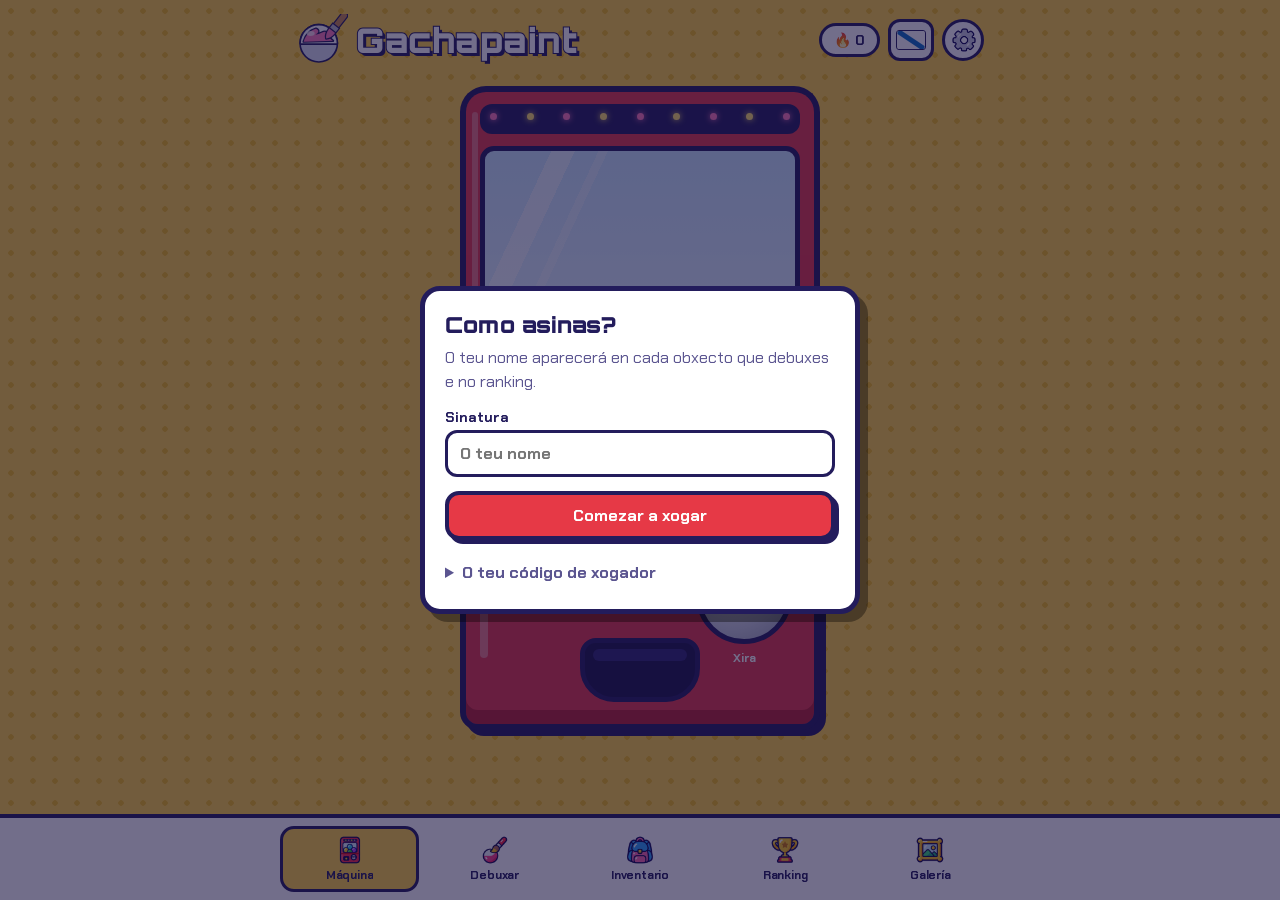
==== commit 17a0383f: "votos" ====
--- a/index.html
+++ b/index.html
@@ -37,7 +37,7 @@
       </div>
       <div class="mbody">
         <div class="budget"><small data-i18n="todayBudget"></small>
-          <div class="coins"><span class="coin" data-b="100">¥100</span><span class="coin c500" data-b="500">¥500</span><span class="coin c1000" data-b="1000">¥1000</span></div>
+          <div class="coins"><span class="coin note n1" data-b="1000">¥1000</span><span class="coin note n5" data-b="5000">¥5000</span><span class="coin note n10" data-b="10000">¥10000</span></div>
         </div>
         <div class="lamps" id="lamps"></div>
         <button class="crank" id="crank"></button>
@@ -60,7 +60,7 @@
   <button data-v="draw"><img class="ic" src="icons/draw.png" alt=""><span data-i18n="navDraw"></span></button>
   <button data-v="inv"><img class="ic" src="icons/inv.png" alt=""><span data-i18n="navInv"></span></button>
   <button data-v="rank"><img class="ic" src="icons/rank.png" alt=""><span data-i18n="navRank"></span></button>
-  <button data-v="gal"><span class="ic">🖼️</span><span data-i18n="navGal"></span></button>
+  <button data-v="gal"><img class="ic" src="icons/gallery.png" alt=""><span data-i18n="navGal"></span></button>
 </div></nav>
 
 <div class="overlay" id="reveal">
--- a/css/gachapaint.css
+++ b/css/gachapaint.css
@@ -358,3 +358,23 @@
 @media (max-width:360px){ nav button{font-size:10px} }
 nav button{font-size:clamp(9px,2.8vw,12px);padding:6px 0;letter-spacing:-.2px}
 nav button span:not(.ic){display:block;max-width:100%;overflow:hidden;text-overflow:clip;white-space:nowrap}
+
+/* ===== versión 3 ===== */
+.tools{grid-template-columns:repeat(8,1fr)}
+.coin.note{width:auto;height:26px;padding:0 6px;border-radius:5px;font-size:9px;background:linear-gradient(90deg,#E8E2CF,#F7F3E6 50%,#E8E2CF)}
+.coin.n5{background:linear-gradient(90deg,#E9D3E8,#F7EEF6 50%,#E9D3E8)}
+.coin.n10{background:linear-gradient(90deg,#D8E3C9,#EEF4E6 50%,#D8E3C9)}
+.coins{gap:5px;flex-wrap:wrap;max-width:200px}
+.pubchk{display:flex;align-items:center;gap:8px;font-weight:700;max-width:440px;margin:10px auto 0}
+.pubchk input{width:20px;height:20px;flex:none}
+.sheetpub{justify-content:center;margin:6px 0 4px}
+.votes{display:flex;gap:10px;justify-content:center;flex-wrap:wrap;margin:8px 0 4px}
+.vbtn{display:flex;align-items:center;gap:6px;border:3px solid var(--line);border-radius:999px;background:var(--panel);padding:4px 14px 4px 6px;font-weight:700;font-size:16px}
+.vbtn img{width:32px;height:32px}
+.vbtn.on{background:var(--pink);color:var(--ink)}
+.vbtn:disabled{opacity:.5}
+.vcount{display:flex !important;align-items:center;justify-content:center;gap:3px;margin-top:3px;font-weight:700}
+.vcount img{width:16px;height:16px}
+.vcount.priv{font-style:italic;font-weight:600;opacity:.8}
+.rule{font-size:13px;margin:-4px 0 10px}
+.frame .plaque .pval{font-family:var(--display);font-weight:900;font-size:13px}
